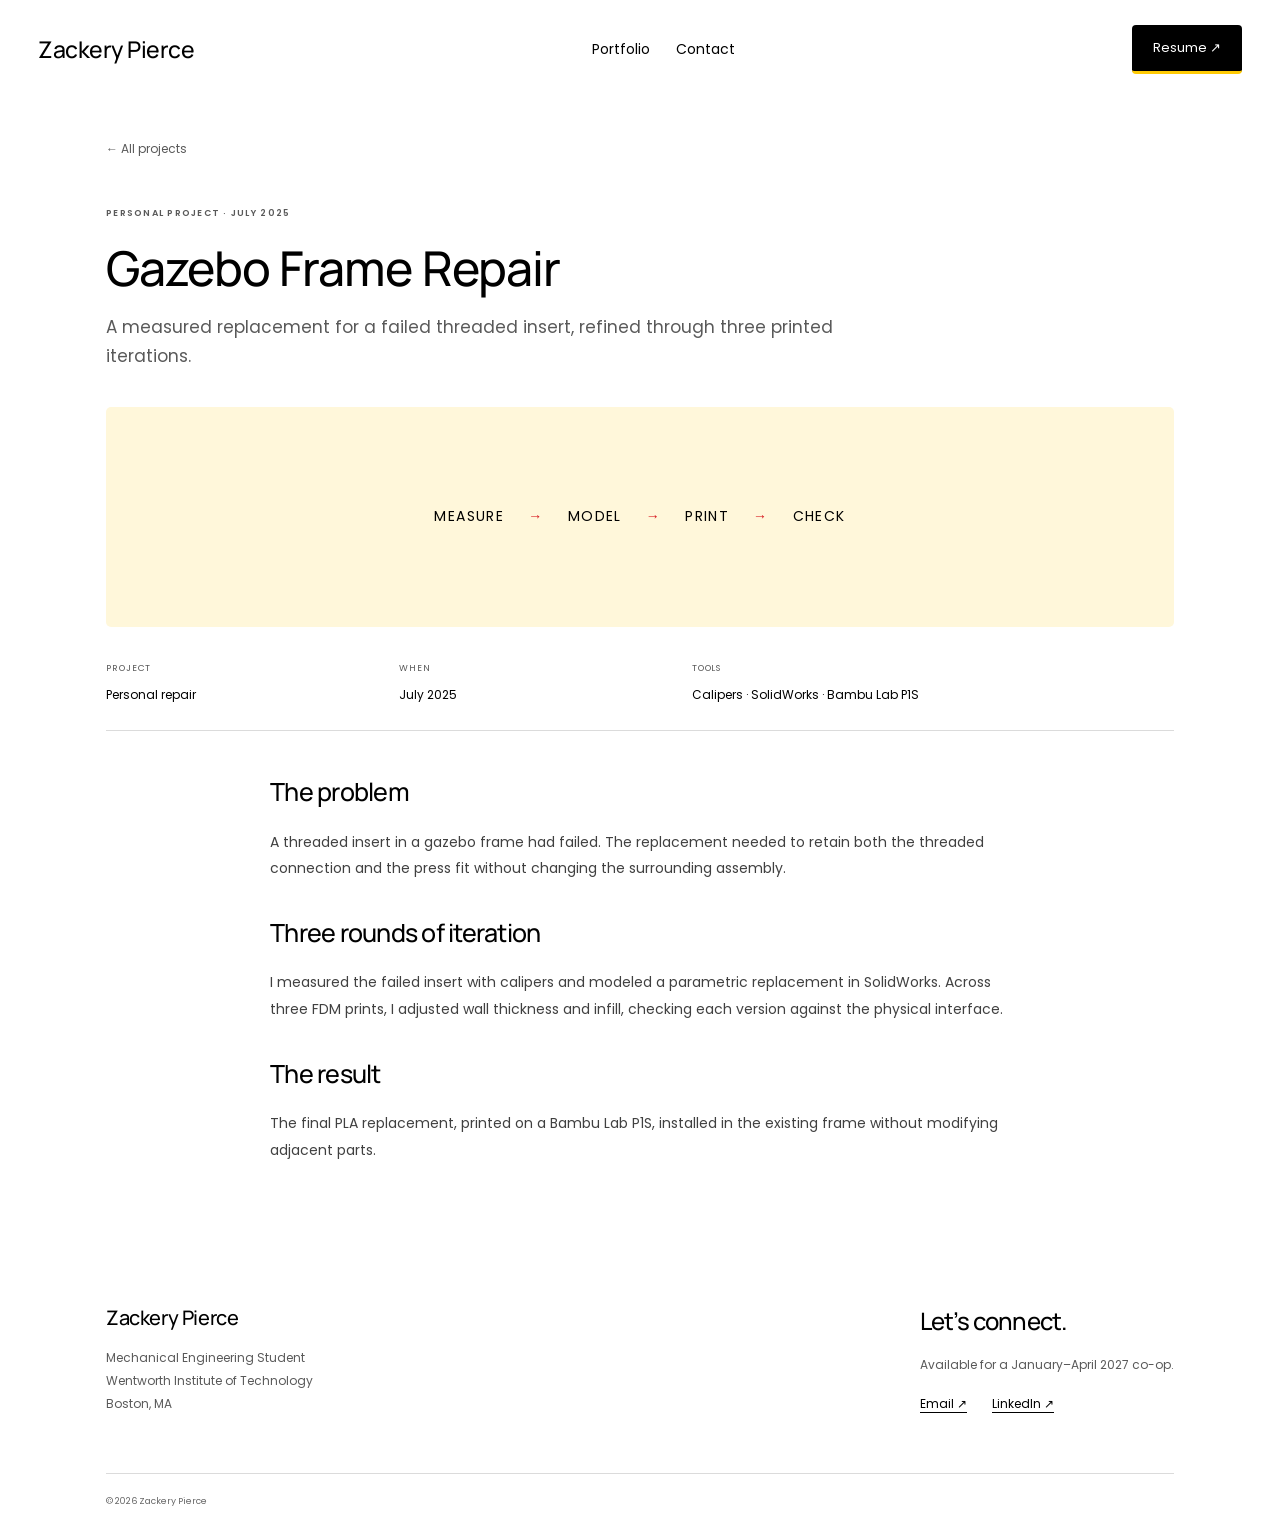
==== gazebo.html @ c9fc6002 "Update portfolio design with Wentworth crest palette, project pages, and headshot" ====
<!doctype html><html lang="en"><head><meta charset="utf-8"><meta name="viewport" content="width=device-width,initial-scale=1"><title>Gazebo Frame Repair | Zackery Pierce</title><meta name="description" content="Gazebo Frame Repair — a mechanical engineering project by Zackery Pierce."><meta name="theme-color" content="#ffcb05"><link rel="stylesheet" href="style.css"></head><body><a class="skip" href="#main">Skip to content</a><header class="site-header"><a class="name" href="index.html">Zackery Pierce</a><nav aria-label="Main navigation"><a href="index.html#projects">Portfolio</a><a href="index.html#contact">Contact</a></nav><a class="resume-button" href="assets/zackery-pierce-resume.pdf" target="_blank" rel="noopener">Resume ↗</a></header><main id="main" class="detail"><div class="content"><a class="back" href="index.html#projects">← All projects</a><div class="detail-heading"><p class="eyebrow">PERSONAL PROJECT · JULY 2025</p><h1>Gazebo Frame Repair</h1><p>A measured replacement for a failed threaded insert, refined through three printed iterations.</p></div><div class="repair-cover"><span>MEASURE</span><span>→</span><span>MODEL</span><span>→</span><span>PRINT</span><span>→</span><span>CHECK</span></div><div class="facts"><div><span>PROJECT</span><p>Personal repair</p></div><div><span>WHEN</span><p>July 2025</p></div><div><span>TOOLS</span><p>Calipers · SolidWorks · Bambu Lab P1S</p></div></div><section class="detail-text"><h2>The problem</h2><p>A threaded insert in a gazebo frame had failed. The replacement needed to retain both the threaded connection and the press fit without changing the surrounding assembly.</p><h2>Three rounds of iteration</h2><p>I measured the failed insert with calipers and modeled a parametric replacement in SolidWorks. Across three FDM prints, I adjusted wall thickness and infill, checking each version against the physical interface.</p><h2>The result</h2><p>The final PLA replacement, printed on a Bambu Lab P1S, installed in the existing frame without modifying adjacent parts.</p></section></div></main><footer id="contact"><div class="footer-inner"><div><a class="footer-name" href="index.html">Zackery Pierce</a><p>Mechanical Engineering Student<br>Wentworth Institute of Technology<br>Boston, MA</p></div><div><h2>Let’s connect.</h2><p>Available for a January–April 2027 co-op.</p><a href="mailto:zackerypierce129@gmail.com">Email ↗</a><a href="https://www.linkedin.com/in/zackery-pierce" target="_blank" rel="noopener">LinkedIn ↗</a></div></div><div class="copyright">© 2026 Zackery Pierce</div></footer><dialog id="casting-dialog"><div class="dialog-head"><h2>Casting process</h2><button class="close" aria-label="Close casting video">×</button></div><video controls preload="none" poster="assets/casting.jpg"><source src="assets/casting.mp4" type="video/mp4"></video><p>Manufacturing lab process footage.</p></dialog>
<dialog id="poster-dialog"><div class="dialog-head"><h2>ThermaVest · Team project poster</h2><button class="close" aria-label="Close project poster">×</button></div><img src="assets/thermavest.png" alt="Original ThermaVest team poster: abstract, design and manufacturing, testing, thermal images, and conclusions"><p>Original team poster · Wentworth Institute of Technology · ENGR1300</p><a class="text-link" href="assets/thermavest.png" target="_blank" rel="noopener">Open full-size poster ↗</a></dialog>
<dialog id="cast-photos" class="photo-dialog"><div class="dialog-head"><h2>Wobbler · After casting</h2><button class="close" aria-label="Close after casting photos">×</button></div><div class="photo-grid"><a href="assets/IMG_4759.jpg" target="_blank" rel="noopener"><img src="assets/IMG_4759.jpg" alt="Cast base before cleanup, view 1" loading="lazy"><span>View 1 · Open full size ↗</span></a><a href="assets/IMG_4760.jpg" target="_blank" rel="noopener"><img src="assets/IMG_4760.jpg" alt="Cast base before cleanup, view 2" loading="lazy"><span>View 2 · Open full size ↗</span></a><a href="assets/IMG_4761.jpg" target="_blank" rel="noopener"><img src="assets/IMG_4761.jpg" alt="Cast base before cleanup, view 3" loading="lazy"><span>View 3 · Open full size ↗</span></a><a href="assets/IMG_4762.jpg" target="_blank" rel="noopener"><img src="assets/IMG_4762.jpg" alt="Cast base before cleanup, view 4" loading="lazy"><span>View 4 · Open full size ↗</span></a><a href="assets/IMG_4763.jpg" target="_blank" rel="noopener"><img src="assets/IMG_4763.jpg" alt="Cast base before cleanup, view 5" loading="lazy"><span>View 5 · Open full size ↗</span></a><a href="assets/IMG_4764.jpg" target="_blank" rel="noopener"><img src="assets/IMG_4764.jpg" alt="Cast base before cleanup, view 6" loading="lazy"><span>View 6 · Open full size ↗</span></a></div></dialog><dialog id="cleanup-photos" class="photo-dialog"><div class="dialog-head"><h2>Wobbler · After cleanup</h2><button class="close" aria-label="Close after cleanup photos">×</button></div><div class="photo-grid"><a href="assets/IMG_4846.jpg" target="_blank" rel="noopener"><img src="assets/IMG_4846.jpg" alt="Cast base after cleanup, view 1" loading="lazy"><span>View 1 · Open full size ↗</span></a><a href="assets/IMG_4847.jpg" target="_blank" rel="noopener"><img src="assets/IMG_4847.jpg" alt="Cast base after cleanup, view 2" loading="lazy"><span>View 2 · Open full size ↗</span></a><a href="assets/IMG_4848.jpg" target="_blank" rel="noopener"><img src="assets/IMG_4848.jpg" alt="Cast base after cleanup, view 3" loading="lazy"><span>View 3 · Open full size ↗</span></a><a href="assets/IMG_4849.jpg" target="_blank" rel="noopener"><img src="assets/IMG_4849.jpg" alt="Cast base after cleanup, view 4" loading="lazy"><span>View 4 · Open full size ↗</span></a><a href="assets/IMG_4850.jpg" target="_blank" rel="noopener"><img src="assets/IMG_4850.jpg" alt="Cast base after cleanup, view 5" loading="lazy"><span>View 5 · Open full size ↗</span></a><a href="assets/IMG_4851.jpg" target="_blank" rel="noopener"><img src="assets/IMG_4851.jpg" alt="Cast base after cleanup, view 6" loading="lazy"><span>View 6 · Open full size ↗</span></a><a href="assets/IMG_4852.jpg" target="_blank" rel="noopener"><img src="assets/IMG_4852.jpg" alt="Cast base after cleanup, view 7" loading="lazy"><span>View 7 · Open full size ↗</span></a></div></dialog><dialog id="finished-photos" class="photo-dialog"><div class="dialog-head"><h2>Wobbler · Finished assembly</h2><button class="close" aria-label="Close finished assembly photos">×</button></div><div class="photo-grid"><a href="assets/IMG_5330.jpg" target="_blank" rel="noopener"><img src="assets/IMG_5330.jpg" alt="Completed Wobbler engine and components, view 1" loading="lazy"><span>View 1 · Open full size ↗</span></a><a href="assets/IMG_5331.jpg" target="_blank" rel="noopener"><img src="assets/IMG_5331.jpg" alt="Completed Wobbler engine and components, view 2" loading="lazy"><span>View 2 · Open full size ↗</span></a><a href="assets/IMG_5333.jpg" target="_blank" rel="noopener"><img src="assets/IMG_5333.jpg" alt="Completed Wobbler engine and components, view 3" loading="lazy"><span>View 3 · Open full size ↗</span></a><a href="assets/IMG_5334.jpg" target="_blank" rel="noopener"><img src="assets/IMG_5334.jpg" alt="Completed Wobbler engine and components, view 4" loading="lazy"><span>View 4 · Open full size ↗</span></a><a href="assets/IMG_5335.jpg" target="_blank" rel="noopener"><img src="assets/IMG_5335.jpg" alt="Completed Wobbler engine and components, view 5" loading="lazy"><span>View 5 · Open full size ↗</span></a><a href="assets/IMG_5336.jpg" target="_blank" rel="noopener"><img src="assets/IMG_5336.jpg" alt="Completed Wobbler engine and components, view 6" loading="lazy"><span>View 6 · Open full size ↗</span></a></div></dialog><script src="script.js"></script></body></html>
---- style.css ----
@import url('https://fonts.googleapis.com/css2?family=Manrope:wght@400;500;600;700&family=Poppins:wght@400;500;600;700&display=swap');
:root{--paper:#ffffff;--ink:#000000;--muted:rgb(0 0 0 / 65%);--gold:#ffcb05;--line:rgb(0 0 0 / 14%);--cream:color-mix(in srgb, #ffcb05 10%, #ffffff);--stone:color-mix(in srgb, #ffcb05 5%, #ffffff)}*{box-sizing:border-box}html{scroll-behavior:smooth;scroll-padding-top:24px}body{margin:0;background:var(--paper);color:var(--ink);font:16px/1.7 'Poppins',sans-serif}a{color:inherit;text-decoration:none}a:hover{text-decoration:underline;text-underline-offset:5px}button{font:inherit;color:inherit;cursor:pointer}a:focus-visible,button:focus-visible{outline:3px solid #d71920;outline-offset:5px}img{max-width:100%;display:block}.content{max-width:1160px;margin:auto;padding:0 46px}.site-header{padding:25px 38px;display:flex;align-items:center;justify-content:space-between;gap:30px}.name{font-size:23px;font-weight:550;letter-spacing:-.045em}.site-header nav{display:flex;gap:26px;font-size:14px}.site-header nav a[aria-current]{text-decoration:underline;text-underline-offset:6px}.resume-button{padding:12px 21px;background:var(--ink);color:var(--paper);border-radius:4px;font-size:13px}.resume-button:hover{background:#d71920;text-decoration:none}.hero{display:grid;grid-template-columns:1.6fr 1fr;align-items:center;gap:80px;padding-top:65px;padding-bottom:70px;min-height:430px}.eyebrow{font-size:9px;font-weight:600;letter-spacing:.14em;margin:0 0 18px;color:rgb(0 0 0 / 65%)}h1,h2,h3,p,figure{margin-top:0}h1{font-size:clamp(38px,4.7vw,61px);font-weight:500;letter-spacing:-.055em;line-height:1.15;margin-bottom:30px}.hero-description{font-size:16px;max-width:540px;line-height:1.8}.hero-description span{text-decoration:underline;text-decoration-color:var(--gold);text-decoration-thickness:2px;text-underline-offset:4px}.co-op{font-size:10px;color:var(--muted);margin-top:25px}.co-op span{display:inline-block;width:6px;height:6px;border-radius:50%;background:var(--gold);margin-right:7px}.hero-photo{margin:0;justify-self:center}.hero-photo img{width:275px;height:275px;border-radius:50%;object-fit:cover;object-position:center;box-shadow:10px 10px 0 color-mix(in srgb, #ffcb05 25%, #ffffff)}.hero-photo figcaption{text-align:center;font-size:10px;color:var(--muted);margin-top:21px;letter-spacing:.03em}.project-band{padding:65px 0}.gold{background:color-mix(in srgb, #ffcb05 30%, #ffffff)}.cream{background:var(--cream)}.stone{background:var(--stone)}.project-row{display:grid;grid-template-columns:1fr 1fr;gap:100px;align-items:center}.project-photo{border-radius:7px;overflow:hidden;box-shadow:0 8px 25px rgb(0 0 0 / 4%)}.project-photo img{height:325px;width:100%;object-fit:cover}.poster-photo{padding:20px;background:rgb(255 255 255 / 60%)}.poster-photo img{height:auto;max-height:325px;object-fit:contain}.project-copy h2{font-size:35px;font-weight:550;letter-spacing:-.045em;line-height:1.2;margin-bottom:23px}.project-copy>p:not(.eyebrow){font-size:14px;line-height:1.85;max-width:420px}.project-copy .eyebrow{font-size:8px;margin-bottom:14px}.learn-more{display:inline-flex;align-items:center;gap:27px;border:1px solid #000000;border-radius:4px;padding:10px 20px;font-size:12px;margin-top:12px}.learn-more:hover{background:#000000;color:#ffffff;text-decoration:none}.reverse .project-photo{order:2}.iteration-art{min-height:310px;background:#ffffff;border-radius:7px;padding:35px;display:flex;flex-direction:column;justify-content:center;color:rgb(0 0 0 / 65%)}.iteration-art>p:first-child{font-size:8px;letter-spacing:.13em;margin-bottom:24px}.iteration-art>div{font-size:55px;font-weight:450;letter-spacing:-.06em;display:flex;justify-content:space-between;color:#000000}.iteration-art>div span{color:rgb(0 0 0 / 35%)}.iteration-art .iteration-note{font-size:23px;letter-spacing:-.025em;line-height:1.5;margin:20px 0 0}footer{background:#ffffff;padding:54px 46px 22px}.footer-inner{max-width:1068px;margin:auto;display:flex;justify-content:space-between;gap:50px}.footer-name{font-size:20px;letter-spacing:-.03em;font-weight:550}.footer-inner p{font-size:12px;color:var(--muted);line-height:1.9;margin:12px 0}.footer-inner h2{font-size:24px;letter-spacing:-.035em;font-weight:500;margin-bottom:12px}.footer-inner>div:last-child>a{font-size:12px;text-decoration:underline;text-underline-offset:4px;margin-right:25px}.copyright{max-width:1068px;margin:45px auto 0;padding-top:20px;border-top:1px solid var(--line);font-size:9px;color:rgb(0 0 0 / 60%)}.detail{padding:35px 0 70px}.back{font-size:12px;color:var(--muted)}.detail-heading{padding:45px 0 36px;max-width:760px}.detail-heading h1{margin-bottom:18px;font-size:48px}.detail-heading>p:last-child{font-size:17px;color:var(--muted);margin:0}.detail-cover{width:100%;height:470px;object-fit:contain;background:color-mix(in srgb, #ffcb05 5%, #ffffff);border-radius:6px}.facts{display:grid;grid-template-columns:1fr 1fr 1.8fr;gap:25px;padding:25px 0;border-bottom:1px solid var(--line);margin-bottom:40px}.facts span{font-size:9px;letter-spacing:.1em;color:var(--muted)}.facts p{font-size:12px;margin:6px 0 0}.detail-text{max-width:740px;margin:0 auto}.detail-text h2,.gallery-section h2{font-size:25px;font-weight:500;letter-spacing:-.03em;margin:30px 0 15px}.detail-text p{font-size:14px;color:rgb(0 0 0 / 75%);line-height:1.9}.detail-actions{display:flex;align-items:center;gap:22px;flex-wrap:wrap;margin:25px 0}.detail-actions button{background:var(--gold);border:0;border-radius:3px;padding:11px 18px;font-size:12px}.detail-actions a{font-size:11px;text-decoration:underline;text-underline-offset:4px}.gallery-section{margin-top:55px}.gallery-section>p{font-size:12px;color:var(--muted)}.stage-grid{display:grid;grid-template-columns:repeat(3,1fr);gap:22px;margin-top:25px}.stage-grid button{padding:0;border:0;background:color-mix(in srgb, #ffcb05 8%, #ffffff);border-radius:4px;overflow:hidden;text-align:left}.stage-grid img{height:235px;width:100%;object-fit:cover}.stage-grid button>span{display:flex;justify-content:space-between;padding:14px;font-size:12px}.stage-grid small{font-size:9px;color:var(--muted)}.poster-cover{display:block;width:100%;padding:25px;border:0;border-radius:6px;background:color-mix(in srgb, #ffcb05 10%, #ffffff)}.poster-cover img{max-height:590px;width:auto;margin:auto}.thermal-detail{margin-top:28px;width:100%;border-radius:4px}.repair-cover{background:color-mix(in srgb, #ffcb05 15%, #ffffff);min-height:220px;display:flex;align-items:center;justify-content:center;gap:24px;font-size:14px;letter-spacing:.1em;border-radius:5px}.repair-cover span:nth-child(even){color:#d71920}dialog{border:0;border-radius:6px;padding:24px;background:var(--paper);max-width:min(1050px,94vw);max-height:92vh;color:var(--ink)}dialog::backdrop{background:rgb(0 0 0 / 80%);backdrop-filter:blur(4px)}.dialog-head{display:flex;justify-content:space-between;align-items:center;gap:25px;margin-bottom:20px}.dialog-head h2{font-size:20px;font-weight:500;margin:0}.close{border:1px solid rgb(0 0 0 / 30%);background:none;border-radius:50%;width:32px;height:32px;font-size:23px;line-height:1}dialog video{display:block;max-width:100%;max-height:65vh;margin:auto}dialog>img{max-height:70vh;width:auto;margin:auto}dialog>p{font-size:11px;margin:15px 0}.text-link{font-size:12px;text-decoration:underline}.photo-grid{display:grid;grid-template-columns:1fr 1fr;gap:20px}.photo-grid img{width:100%;max-height:450px;object-fit:contain;background:color-mix(in srgb, #ffcb05 5%, #ffffff)}.photo-grid span{display:block;font-size:10px;padding-top:8px}.photo-dialog{width:1000px}.photo-dialog .dialog-head{position:sticky;top:-24px;background:var(--paper);padding:14px 0;z-index:1}.skip{position:absolute;left:12px;top:-100px;background:white;padding:8px;z-index:10}.skip:focus{top:10px}@media(min-width:1500px){.site-header{max-width:1500px;margin:auto;padding-left:65px;padding-right:65px}}@media(max-width:900px){.hero{gap:40px}.hero-photo img{width:230px;height:230px}.project-row{gap:50px}.project-copy h2{font-size:30px}.project-photo img{height:300px}.poster-photo img{height:auto}.content{padding:0 30px}.hero{padding-top:55px;padding-bottom:60px}.iteration-art{padding:25px}.iteration-art>div{font-size:45px}}@media(max-width:640px){.site-header{padding:20px;gap:16px;flex-wrap:wrap}.name{font-size:19px}.site-header nav{font-size:11px;gap:15px;order:3;width:100%;justify-content:center;margin-top:3px}.resume-button{font-size:11px;padding:8px 14px}.content{padding-left:24px;padding-right:24px}.hero{grid-template-columns:1fr;gap:30px;padding-top:40px;padding-bottom:45px}.hero h1{font-size:39px;margin-bottom:23px}.eyebrow{font-size:8px}.hero-description{font-size:14px}.hero-photo img{width:210px;height:210px}.hero-photo figcaption{margin-top:18px}.project-band{padding:38px 0}.project-row{grid-template-columns:1fr;gap:28px}.reverse .project-photo{order:0}.project-photo img{height:270px}.poster-photo img{height:auto}.project-copy h2{font-size:30px;margin-bottom:18px}.project-copy h2 br{display:none}.project-copy>p:not(.eyebrow){font-size:14px}.learn-more{margin-top:8px}.iteration-art{min-height:240px;padding:28px}.iteration-art>div{font-size:55px;max-width:320px}.iteration-art .iteration-note{font-size:22px}.iteration-art .iteration-note br{display:none}footer{padding:35px 24px 20px}.footer-inner{display:block}.footer-inner>div+div{margin-top:30px}.copyright{margin-top:30px}.detail{padding-top:20px}.detail-heading{padding:32px 0}.detail-heading h1{font-size:37px}.detail-heading>p:last-child{font-size:15px}.detail-cover{height:310px}.facts{grid-template-columns:1fr 1fr;gap:20px}.facts>div:last-child{grid-column:1/-1}.detail-text h2,.gallery-section h2{font-size:23px}.stage-grid{grid-template-columns:1fr}.stage-grid img{height:260px}.poster-cover{padding:10px}.repair-cover{padding:25px;gap:12px;flex-wrap:wrap;min-height:180px;font-size:12px}.photo-grid{grid-template-columns:1fr}.dialog-head h2{font-size:16px}}@media(prefers-reduced-motion:reduce){html{scroll-behavior:auto}}

/* Wentworth Gold #FFCB05 and Black #000000; soft panels use gold mixed with white.
   Source: https://wit.edu/sites/default/files/2022-12/2023_Brand-Identity-Guide_v2_External.pdf
   Reference typography: Manrope headings, Poppins body. */
h1,h2,h3,.name,.footer-name{font-family:'Manrope',sans-serif;font-weight:500;letter-spacing:-.02em}
.resume-button{border-bottom:3px solid var(--gold)}
.learn-more{border-color:var(--ink);background:var(--gold);color:var(--ink)}
.learn-more:hover{background:var(--ink);color:var(--gold)}
a:focus-visible,button:focus-visible{outline-color:#d71920}
.hero-photo figcaption,.eyebrow,.co-op{color:var(--muted)}

/* Crest palette: black, white, Wentworth gold, and red. Soft fills mix gold with white. */
:root{--red:#d71920}
.hero-description span{text-decoration-color:var(--red)}
.co-op span{background:var(--red)}
.site-header nav a[aria-current]{text-decoration-color:var(--red);text-decoration-thickness:2px}
.project-copy .eyebrow::before{content:'';display:inline-block;width:18px;height:2px;vertical-align:middle;margin-right:9px;background:var(--red)}
.detail-actions button:hover{background:var(--ink);color:var(--gold)}
.back:hover,.footer-inner>div:last-child>a:hover{color:var(--red)}
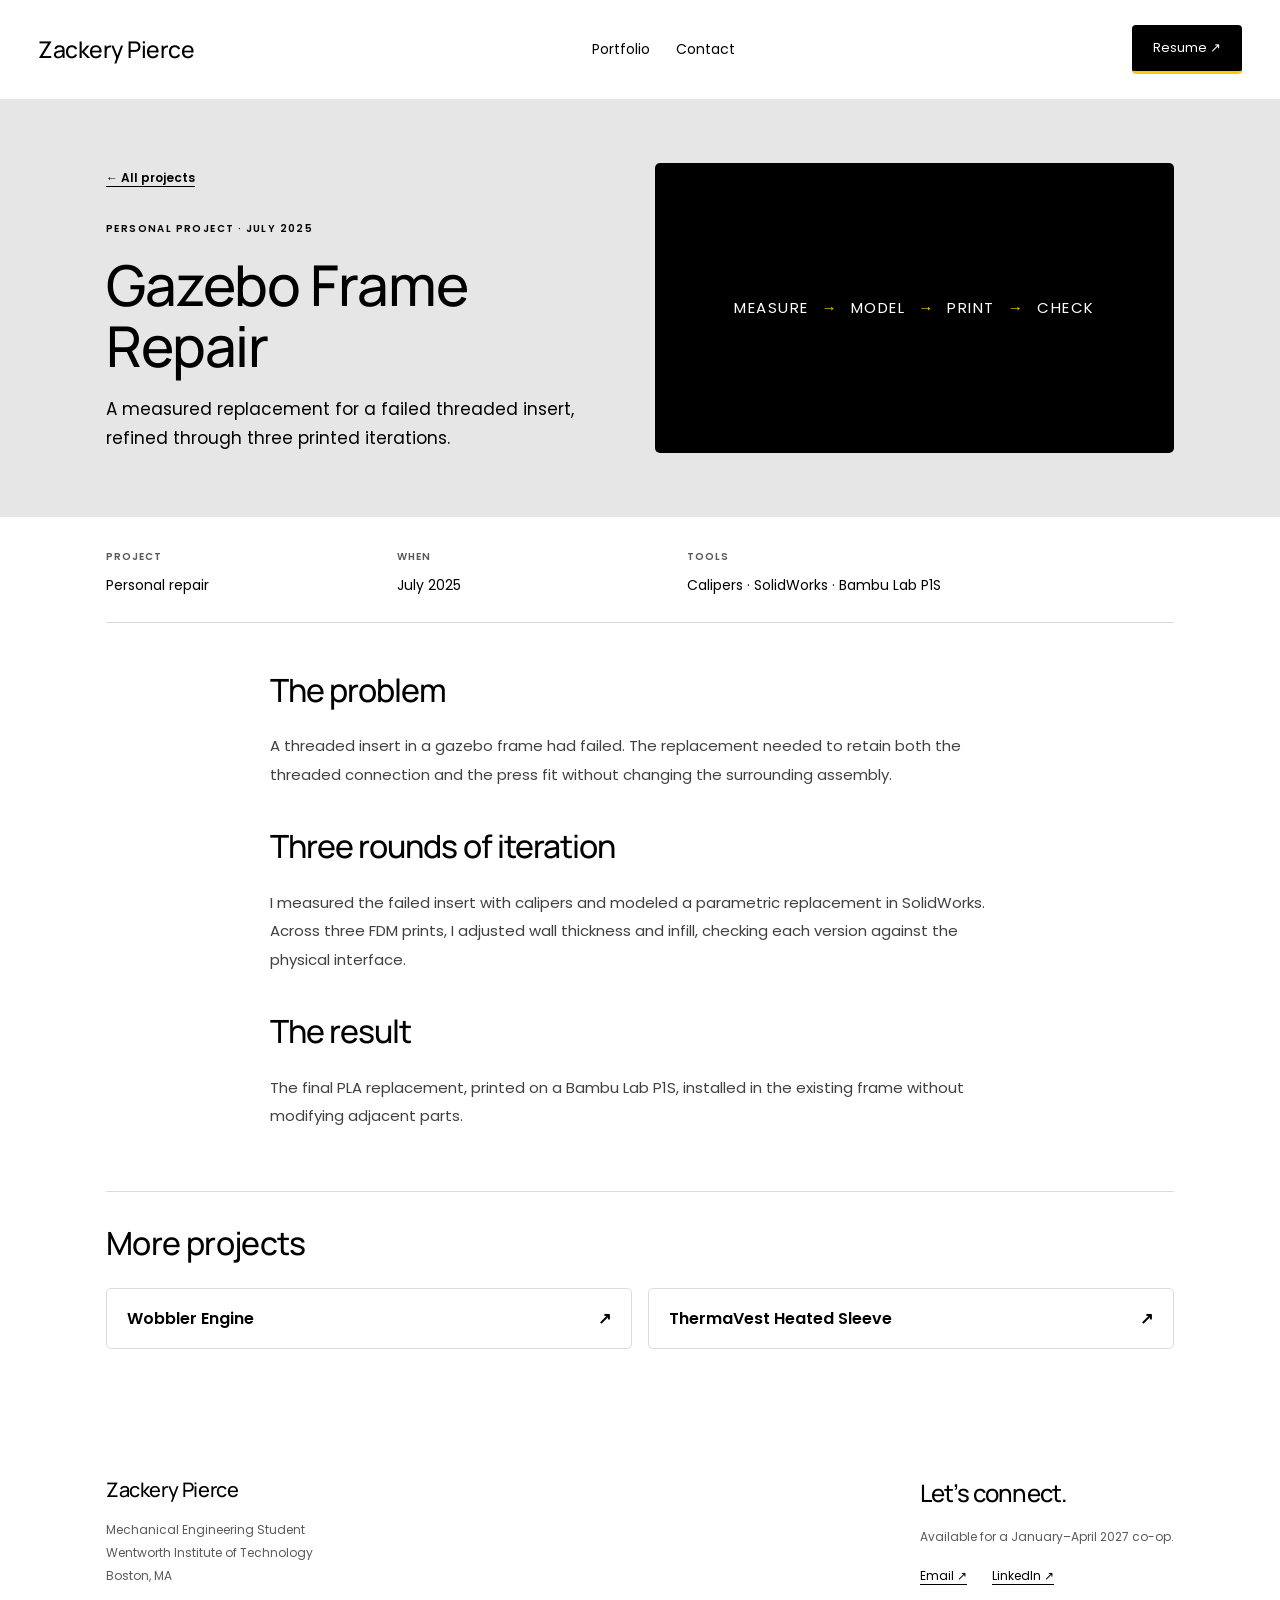
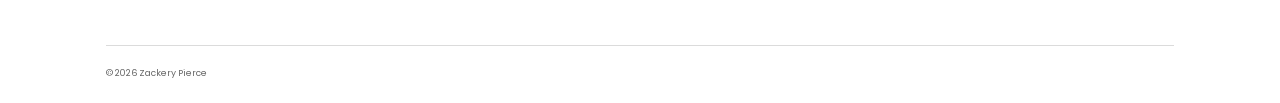
==== commit 918ad0ed: "Polish project detail pages and add machining tools to the resume" ====
--- a/gazebo.html
+++ b/gazebo.html
@@ -1,3 +1,24 @@
-<!doctype html><html lang="en"><head><meta charset="utf-8"><meta name="viewport" content="width=device-width,initial-scale=1"><title>Gazebo Frame Repair | Zackery Pierce</title><meta name="description" content="Gazebo Frame Repair — a mechanical engineering project by Zackery Pierce."><meta name="theme-color" content="#ffcb05"><link rel="stylesheet" href="style.css"></head><body><a class="skip" href="#main">Skip to content</a><header class="site-header"><a class="name" href="index.html">Zackery Pierce</a><nav aria-label="Main navigation"><a href="index.html#projects">Portfolio</a><a href="index.html#contact">Contact</a></nav><a class="resume-button" href="assets/zackery-pierce-resume.pdf" target="_blank" rel="noopener">Resume ↗</a></header><main id="main" class="detail"><div class="content"><a class="back" href="index.html#projects">← All projects</a><div class="detail-heading"><p class="eyebrow">PERSONAL PROJECT · JULY 2025</p><h1>Gazebo Frame Repair</h1><p>A measured replacement for a failed threaded insert, refined through three printed iterations.</p></div><div class="repair-cover"><span>MEASURE</span><span>→</span><span>MODEL</span><span>→</span><span>PRINT</span><span>→</span><span>CHECK</span></div><div class="facts"><div><span>PROJECT</span><p>Personal repair</p></div><div><span>WHEN</span><p>July 2025</p></div><div><span>TOOLS</span><p>Calipers · SolidWorks · Bambu Lab P1S</p></div></div><section class="detail-text"><h2>The problem</h2><p>A threaded insert in a gazebo frame had failed. The replacement needed to retain both the threaded connection and the press fit without changing the surrounding assembly.</p><h2>Three rounds of iteration</h2><p>I measured the failed insert with calipers and modeled a parametric replacement in SolidWorks. Across three FDM prints, I adjusted wall thickness and infill, checking each version against the physical interface.</p><h2>The result</h2><p>The final PLA replacement, printed on a Bambu Lab P1S, installed in the existing frame without modifying adjacent parts.</p></section></div></main><footer id="contact"><div class="footer-inner"><div><a class="footer-name" href="index.html">Zackery Pierce</a><p>Mechanical Engineering Student<br>Wentworth Institute of Technology<br>Boston, MA</p></div><div><h2>Let’s connect.</h2><p>Available for a January–April 2027 co-op.</p><a href="mailto:zackerypierce129@gmail.com">Email ↗</a><a href="https://www.linkedin.com/in/zackery-pierce" target="_blank" rel="noopener">LinkedIn ↗</a></div></div><div class="copyright">© 2026 Zackery Pierce</div></footer><dialog id="casting-dialog"><div class="dialog-head"><h2>Casting process</h2><button class="close" aria-label="Close casting video">×</button></div><video controls preload="none" poster="assets/casting.jpg"><source src="assets/casting.mp4" type="video/mp4"></video><p>Manufacturing lab process footage.</p></dialog>
-<dialog id="poster-dialog"><div class="dialog-head"><h2>ThermaVest · Team project poster</h2><button class="close" aria-label="Close project poster">×</button></div><img src="assets/thermavest.png" alt="Original ThermaVest team poster: abstract, design and manufacturing, testing, thermal images, and conclusions"><p>Original team poster · Wentworth Institute of Technology · ENGR1300</p><a class="text-link" href="assets/thermavest.png" target="_blank" rel="noopener">Open full-size poster ↗</a></dialog>
-<dialog id="cast-photos" class="photo-dialog"><div class="dialog-head"><h2>Wobbler · After casting</h2><button class="close" aria-label="Close after casting photos">×</button></div><div class="photo-grid"><a href="assets/IMG_4759.jpg" target="_blank" rel="noopener"><img src="assets/IMG_4759.jpg" alt="Cast base before cleanup, view 1" loading="lazy"><span>View 1 · Open full size ↗</span></a><a href="assets/IMG_4760.jpg" target="_blank" rel="noopener"><img src="assets/IMG_4760.jpg" alt="Cast base before cleanup, view 2" loading="lazy"><span>View 2 · Open full size ↗</span></a><a href="assets/IMG_4761.jpg" target="_blank" rel="noopener"><img src="assets/IMG_4761.jpg" alt="Cast base before cleanup, view 3" loading="lazy"><span>View 3 · Open full size ↗</span></a><a href="assets/IMG_4762.jpg" target="_blank" rel="noopener"><img src="assets/IMG_4762.jpg" alt="Cast base before cleanup, view 4" loading="lazy"><span>View 4 · Open full size ↗</span></a><a href="assets/IMG_4763.jpg" target="_blank" rel="noopener"><img src="assets/IMG_4763.jpg" alt="Cast base before cleanup, view 5" loading="lazy"><span>View 5 · Open full size ↗</span></a><a href="assets/IMG_4764.jpg" target="_blank" rel="noopener"><img src="assets/IMG_4764.jpg" alt="Cast base before cleanup, view 6" loading="lazy"><span>View 6 · Open full size ↗</span></a></div></dialog><dialog id="cleanup-photos" class="photo-dialog"><div class="dialog-head"><h2>Wobbler · After cleanup</h2><button class="close" aria-label="Close after cleanup photos">×</button></div><div class="photo-grid"><a href="assets/IMG_4846.jpg" target="_blank" rel="noopener"><img src="assets/IMG_4846.jpg" alt="Cast base after cleanup, view 1" loading="lazy"><span>View 1 · Open full size ↗</span></a><a href="assets/IMG_4847.jpg" target="_blank" rel="noopener"><img src="assets/IMG_4847.jpg" alt="Cast base after cleanup, view 2" loading="lazy"><span>View 2 · Open full size ↗</span></a><a href="assets/IMG_4848.jpg" target="_blank" rel="noopener"><img src="assets/IMG_4848.jpg" alt="Cast base after cleanup, view 3" loading="lazy"><span>View 3 · Open full size ↗</span></a><a href="assets/IMG_4849.jpg" target="_blank" rel="noopener"><img src="assets/IMG_4849.jpg" alt="Cast base after cleanup, view 4" loading="lazy"><span>View 4 · Open full size ↗</span></a><a href="assets/IMG_4850.jpg" target="_blank" rel="noopener"><img src="assets/IMG_4850.jpg" alt="Cast base after cleanup, view 5" loading="lazy"><span>View 5 · Open full size ↗</span></a><a href="assets/IMG_4851.jpg" target="_blank" rel="noopener"><img src="assets/IMG_4851.jpg" alt="Cast base after cleanup, view 6" loading="lazy"><span>View 6 · Open full size ↗</span></a><a href="assets/IMG_4852.jpg" target="_blank" rel="noopener"><img src="assets/IMG_4852.jpg" alt="Cast base after cleanup, view 7" loading="lazy"><span>View 7 · Open full size ↗</span></a></div></dialog><dialog id="finished-photos" class="photo-dialog"><div class="dialog-head"><h2>Wobbler · Finished assembly</h2><button class="close" aria-label="Close finished assembly photos">×</button></div><div class="photo-grid"><a href="assets/IMG_5330.jpg" target="_blank" rel="noopener"><img src="assets/IMG_5330.jpg" alt="Completed Wobbler engine and components, view 1" loading="lazy"><span>View 1 · Open full size ↗</span></a><a href="assets/IMG_5331.jpg" target="_blank" rel="noopener"><img src="assets/IMG_5331.jpg" alt="Completed Wobbler engine and components, view 2" loading="lazy"><span>View 2 · Open full size ↗</span></a><a href="assets/IMG_5333.jpg" target="_blank" rel="noopener"><img src="assets/IMG_5333.jpg" alt="Completed Wobbler engine and components, view 3" loading="lazy"><span>View 3 · Open full size ↗</span></a><a href="assets/IMG_5334.jpg" target="_blank" rel="noopener"><img src="assets/IMG_5334.jpg" alt="Completed Wobbler engine and components, view 4" loading="lazy"><span>View 4 · Open full size ↗</span></a><a href="assets/IMG_5335.jpg" target="_blank" rel="noopener"><img src="assets/IMG_5335.jpg" alt="Completed Wobbler engine and components, view 5" loading="lazy"><span>View 5 · Open full size ↗</span></a><a href="assets/IMG_5336.jpg" target="_blank" rel="noopener"><img src="assets/IMG_5336.jpg" alt="Completed Wobbler engine and components, view 6" loading="lazy"><span>View 6 · Open full size ↗</span></a></div></dialog><script src="script.js"></script></body></html>+<!doctype html><html lang="en"><head><meta charset="utf-8"><meta name="viewport" content="width=device-width,initial-scale=1"><title>Gazebo Frame Repair | Zackery Pierce</title><meta name="description" content="Gazebo Frame Repair — a mechanical engineering project by Zackery Pierce."><meta name="theme-color" content="#ffcb05"><link rel="stylesheet" href="style.css"></head><body><a class="skip" href="#main">Skip to content</a><header class="site-header"><a class="name" href="index.html">Zackery Pierce</a><nav aria-label="Main navigation"><a href="index.html#projects">Portfolio</a><a href="index.html#contact">Contact</a></nav><a class="resume-button" href="assets/zackery-pierce-resume.pdf" target="_blank" rel="noopener">Resume ↗</a></header><main id="main" class="detail detail-gray">
+  <section class="detail-hero" aria-labelledby="project-title">
+    <div class="content detail-hero-inner">
+      <div class="detail-intro">
+        <a class="back" href="index.html#projects">← All projects</a><div class="detail-heading"><p class="eyebrow">PERSONAL PROJECT · JULY 2025</p><h1 id="project-title">Gazebo Frame Repair</h1><p>A measured replacement for a failed threaded insert, refined through three printed iterations.</p></div>
+      </div>
+      <div class="detail-media">
+        <div class="repair-cover"><span>MEASURE</span><span>→</span><span>MODEL</span><span>→</span><span>PRINT</span><span>→</span><span>CHECK</span></div>
+      </div>
+    </div>
+  </section>
+  <div class="content detail-content">
+    <div class="facts"><div><span>PROJECT</span><p>Personal repair</p></div><div><span>WHEN</span><p>July 2025</p></div><div><span>TOOLS</span><p>Calipers · SolidWorks · Bambu Lab P1S</p></div></div><section class="detail-text"><h2>The problem</h2><p>A threaded insert in a gazebo frame had failed. The replacement needed to retain both the threaded connection and the press fit without changing the surrounding assembly.</p><h2>Three rounds of iteration</h2><p>I measured the failed insert with calipers and modeled a parametric replacement in SolidWorks. Across three FDM prints, I adjusted wall thickness and infill, checking each version against the physical interface.</p><h2>The result</h2><p>The final PLA replacement, printed on a Bambu Lab P1S, installed in the existing frame without modifying adjacent parts.</p></section>
+    <nav class="detail-project-links" aria-label="More projects">
+      <h2>More projects</h2>
+      <div class="detail-project-grid">
+        <a href="wobbler.html"><span>Wobbler Engine</span><span aria-hidden="true">↗</span></a>
+        <a href="thermavest.html"><span>ThermaVest Heated Sleeve</span><span aria-hidden="true">↗</span></a>
+      </div>
+    </nav>
+  </div>
+</main><footer id="contact"><div class="footer-inner"><div><a class="footer-name" href="index.html">Zackery Pierce</a><p>Mechanical Engineering Student<br>Wentworth Institute of Technology<br>Boston, MA</p></div><div><h2>Let’s connect.</h2><p>Available for a January–April 2027 co-op.</p><a href="mailto:zackerypierce129@gmail.com">Email ↗</a><a href="https://www.linkedin.com/in/zackery-pierce" target="_blank" rel="noopener">LinkedIn ↗</a></div></div><div class="copyright">© 2026 Zackery Pierce</div></footer>
+
+</body></html>
--- a/style.css
+++ b/style.css
@@ -1,7 +1,7 @@
 @import url('https://fonts.googleapis.com/css2?family=Manrope:wght@400;500;600;700&family=Poppins:wght@400;500;600;700&display=swap');
-:root{--paper:#ffffff;--ink:#000000;--muted:rgb(0 0 0 / 65%);--gold:#ffcb05;--line:rgb(0 0 0 / 14%);--cream:color-mix(in srgb, #ffcb05 10%, #ffffff);--stone:color-mix(in srgb, #ffcb05 5%, #ffffff)}*{box-sizing:border-box}html{scroll-behavior:smooth;scroll-padding-top:24px}body{margin:0;background:var(--paper);color:var(--ink);font:16px/1.7 'Poppins',sans-serif}a{color:inherit;text-decoration:none}a:hover{text-decoration:underline;text-underline-offset:5px}button{font:inherit;color:inherit;cursor:pointer}a:focus-visible,button:focus-visible{outline:3px solid #d71920;outline-offset:5px}img{max-width:100%;display:block}.content{max-width:1160px;margin:auto;padding:0 46px}.site-header{padding:25px 38px;display:flex;align-items:center;justify-content:space-between;gap:30px}.name{font-size:23px;font-weight:550;letter-spacing:-.045em}.site-header nav{display:flex;gap:26px;font-size:14px}.site-header nav a[aria-current]{text-decoration:underline;text-underline-offset:6px}.resume-button{padding:12px 21px;background:var(--ink);color:var(--paper);border-radius:4px;font-size:13px}.resume-button:hover{background:#d71920;text-decoration:none}.hero{display:grid;grid-template-columns:1.6fr 1fr;align-items:center;gap:80px;padding-top:65px;padding-bottom:70px;min-height:430px}.eyebrow{font-size:9px;font-weight:600;letter-spacing:.14em;margin:0 0 18px;color:rgb(0 0 0 / 65%)}h1,h2,h3,p,figure{margin-top:0}h1{font-size:clamp(38px,4.7vw,61px);font-weight:500;letter-spacing:-.055em;line-height:1.15;margin-bottom:30px}.hero-description{font-size:16px;max-width:540px;line-height:1.8}.hero-description span{text-decoration:underline;text-decoration-color:var(--gold);text-decoration-thickness:2px;text-underline-offset:4px}.co-op{font-size:10px;color:var(--muted);margin-top:25px}.co-op span{display:inline-block;width:6px;height:6px;border-radius:50%;background:var(--gold);margin-right:7px}.hero-photo{margin:0;justify-self:center}.hero-photo img{width:275px;height:275px;border-radius:50%;object-fit:cover;object-position:center;box-shadow:10px 10px 0 color-mix(in srgb, #ffcb05 25%, #ffffff)}.hero-photo figcaption{text-align:center;font-size:10px;color:var(--muted);margin-top:21px;letter-spacing:.03em}.project-band{padding:65px 0}.gold{background:color-mix(in srgb, #ffcb05 30%, #ffffff)}.cream{background:var(--cream)}.stone{background:var(--stone)}.project-row{display:grid;grid-template-columns:1fr 1fr;gap:100px;align-items:center}.project-photo{border-radius:7px;overflow:hidden;box-shadow:0 8px 25px rgb(0 0 0 / 4%)}.project-photo img{height:325px;width:100%;object-fit:cover}.poster-photo{padding:20px;background:rgb(255 255 255 / 60%)}.poster-photo img{height:auto;max-height:325px;object-fit:contain}.project-copy h2{font-size:35px;font-weight:550;letter-spacing:-.045em;line-height:1.2;margin-bottom:23px}.project-copy>p:not(.eyebrow){font-size:14px;line-height:1.85;max-width:420px}.project-copy .eyebrow{font-size:8px;margin-bottom:14px}.learn-more{display:inline-flex;align-items:center;gap:27px;border:1px solid #000000;border-radius:4px;padding:10px 20px;font-size:12px;margin-top:12px}.learn-more:hover{background:#000000;color:#ffffff;text-decoration:none}.reverse .project-photo{order:2}.iteration-art{min-height:310px;background:#ffffff;border-radius:7px;padding:35px;display:flex;flex-direction:column;justify-content:center;color:rgb(0 0 0 / 65%)}.iteration-art>p:first-child{font-size:8px;letter-spacing:.13em;margin-bottom:24px}.iteration-art>div{font-size:55px;font-weight:450;letter-spacing:-.06em;display:flex;justify-content:space-between;color:#000000}.iteration-art>div span{color:rgb(0 0 0 / 35%)}.iteration-art .iteration-note{font-size:23px;letter-spacing:-.025em;line-height:1.5;margin:20px 0 0}footer{background:#ffffff;padding:54px 46px 22px}.footer-inner{max-width:1068px;margin:auto;display:flex;justify-content:space-between;gap:50px}.footer-name{font-size:20px;letter-spacing:-.03em;font-weight:550}.footer-inner p{font-size:12px;color:var(--muted);line-height:1.9;margin:12px 0}.footer-inner h2{font-size:24px;letter-spacing:-.035em;font-weight:500;margin-bottom:12px}.footer-inner>div:last-child>a{font-size:12px;text-decoration:underline;text-underline-offset:4px;margin-right:25px}.copyright{max-width:1068px;margin:45px auto 0;padding-top:20px;border-top:1px solid var(--line);font-size:9px;color:rgb(0 0 0 / 60%)}.detail{padding:35px 0 70px}.back{font-size:12px;color:var(--muted)}.detail-heading{padding:45px 0 36px;max-width:760px}.detail-heading h1{margin-bottom:18px;font-size:48px}.detail-heading>p:last-child{font-size:17px;color:var(--muted);margin:0}.detail-cover{width:100%;height:470px;object-fit:contain;background:color-mix(in srgb, #ffcb05 5%, #ffffff);border-radius:6px}.facts{display:grid;grid-template-columns:1fr 1fr 1.8fr;gap:25px;padding:25px 0;border-bottom:1px solid var(--line);margin-bottom:40px}.facts span{font-size:9px;letter-spacing:.1em;color:var(--muted)}.facts p{font-size:12px;margin:6px 0 0}.detail-text{max-width:740px;margin:0 auto}.detail-text h2,.gallery-section h2{font-size:25px;font-weight:500;letter-spacing:-.03em;margin:30px 0 15px}.detail-text p{font-size:14px;color:rgb(0 0 0 / 75%);line-height:1.9}.detail-actions{display:flex;align-items:center;gap:22px;flex-wrap:wrap;margin:25px 0}.detail-actions button{background:var(--gold);border:0;border-radius:3px;padding:11px 18px;font-size:12px}.detail-actions a{font-size:11px;text-decoration:underline;text-underline-offset:4px}.gallery-section{margin-top:55px}.gallery-section>p{font-size:12px;color:var(--muted)}.stage-grid{display:grid;grid-template-columns:repeat(3,1fr);gap:22px;margin-top:25px}.stage-grid button{padding:0;border:0;background:color-mix(in srgb, #ffcb05 8%, #ffffff);border-radius:4px;overflow:hidden;text-align:left}.stage-grid img{height:235px;width:100%;object-fit:cover}.stage-grid button>span{display:flex;justify-content:space-between;padding:14px;font-size:12px}.stage-grid small{font-size:9px;color:var(--muted)}.poster-cover{display:block;width:100%;padding:25px;border:0;border-radius:6px;background:color-mix(in srgb, #ffcb05 10%, #ffffff)}.poster-cover img{max-height:590px;width:auto;margin:auto}.thermal-detail{margin-top:28px;width:100%;border-radius:4px}.repair-cover{background:color-mix(in srgb, #ffcb05 15%, #ffffff);min-height:220px;display:flex;align-items:center;justify-content:center;gap:24px;font-size:14px;letter-spacing:.1em;border-radius:5px}.repair-cover span:nth-child(even){color:#d71920}dialog{border:0;border-radius:6px;padding:24px;background:var(--paper);max-width:min(1050px,94vw);max-height:92vh;color:var(--ink)}dialog::backdrop{background:rgb(0 0 0 / 80%);backdrop-filter:blur(4px)}.dialog-head{display:flex;justify-content:space-between;align-items:center;gap:25px;margin-bottom:20px}.dialog-head h2{font-size:20px;font-weight:500;margin:0}.close{border:1px solid rgb(0 0 0 / 30%);background:none;border-radius:50%;width:32px;height:32px;font-size:23px;line-height:1}dialog video{display:block;max-width:100%;max-height:65vh;margin:auto}dialog>img{max-height:70vh;width:auto;margin:auto}dialog>p{font-size:11px;margin:15px 0}.text-link{font-size:12px;text-decoration:underline}.photo-grid{display:grid;grid-template-columns:1fr 1fr;gap:20px}.photo-grid img{width:100%;max-height:450px;object-fit:contain;background:color-mix(in srgb, #ffcb05 5%, #ffffff)}.photo-grid span{display:block;font-size:10px;padding-top:8px}.photo-dialog{width:1000px}.photo-dialog .dialog-head{position:sticky;top:-24px;background:var(--paper);padding:14px 0;z-index:1}.skip{position:absolute;left:12px;top:-100px;background:white;padding:8px;z-index:10}.skip:focus{top:10px}@media(min-width:1500px){.site-header{max-width:1500px;margin:auto;padding-left:65px;padding-right:65px}}@media(max-width:900px){.hero{gap:40px}.hero-photo img{width:230px;height:230px}.project-row{gap:50px}.project-copy h2{font-size:30px}.project-photo img{height:300px}.poster-photo img{height:auto}.content{padding:0 30px}.hero{padding-top:55px;padding-bottom:60px}.iteration-art{padding:25px}.iteration-art>div{font-size:45px}}@media(max-width:640px){.site-header{padding:20px;gap:16px;flex-wrap:wrap}.name{font-size:19px}.site-header nav{font-size:11px;gap:15px;order:3;width:100%;justify-content:center;margin-top:3px}.resume-button{font-size:11px;padding:8px 14px}.content{padding-left:24px;padding-right:24px}.hero{grid-template-columns:1fr;gap:30px;padding-top:40px;padding-bottom:45px}.hero h1{font-size:39px;margin-bottom:23px}.eyebrow{font-size:8px}.hero-description{font-size:14px}.hero-photo img{width:210px;height:210px}.hero-photo figcaption{margin-top:18px}.project-band{padding:38px 0}.project-row{grid-template-columns:1fr;gap:28px}.reverse .project-photo{order:0}.project-photo img{height:270px}.poster-photo img{height:auto}.project-copy h2{font-size:30px;margin-bottom:18px}.project-copy h2 br{display:none}.project-copy>p:not(.eyebrow){font-size:14px}.learn-more{margin-top:8px}.iteration-art{min-height:240px;padding:28px}.iteration-art>div{font-size:55px;max-width:320px}.iteration-art .iteration-note{font-size:22px}.iteration-art .iteration-note br{display:none}footer{padding:35px 24px 20px}.footer-inner{display:block}.footer-inner>div+div{margin-top:30px}.copyright{margin-top:30px}.detail{padding-top:20px}.detail-heading{padding:32px 0}.detail-heading h1{font-size:37px}.detail-heading>p:last-child{font-size:15px}.detail-cover{height:310px}.facts{grid-template-columns:1fr 1fr;gap:20px}.facts>div:last-child{grid-column:1/-1}.detail-text h2,.gallery-section h2{font-size:23px}.stage-grid{grid-template-columns:1fr}.stage-grid img{height:260px}.poster-cover{padding:10px}.repair-cover{padding:25px;gap:12px;flex-wrap:wrap;min-height:180px;font-size:12px}.photo-grid{grid-template-columns:1fr}.dialog-head h2{font-size:16px}}@media(prefers-reduced-motion:reduce){html{scroll-behavior:auto}}
-
-/* Wentworth Gold #FFCB05 and Black #000000; soft panels use gold mixed with white.
+:root{--paper:#ffffff;--ink:#000000;--muted:rgb(0 0 0 / 65%);--gold:#ffcb05;--line:rgb(0 0 0 / 14%);--cream:#d71920;--stone:#e6e6e6}*{box-sizing:border-box}html{scroll-behavior:smooth;scroll-padding-top:24px}body{margin:0;background:var(--paper);color:var(--ink);font:16px/1.7 'Poppins',sans-serif}a{color:inherit;text-decoration:none}a:hover{text-decoration:underline;text-underline-offset:5px}button{font:inherit;color:inherit;cursor:pointer}a:focus-visible,button:focus-visible{outline:3px solid #d71920;outline-offset:5px}img{max-width:100%;display:block}.content{max-width:1160px;margin:auto;padding:0 46px}.site-header{padding:25px 38px;display:flex;align-items:center;justify-content:space-between;gap:30px}.name{font-size:23px;font-weight:550;letter-spacing:-.045em}.site-header nav{display:flex;gap:26px;font-size:14px}.site-header nav a[aria-current]{text-decoration:underline;text-underline-offset:6px}.resume-button{padding:12px 21px;background:var(--ink);color:var(--paper);border-radius:4px;font-size:13px}.resume-button:hover{background:#d71920;text-decoration:none}.hero{display:grid;grid-template-columns:1.6fr 1fr;align-items:center;gap:80px;padding-top:65px;padding-bottom:70px;min-height:430px}.eyebrow{font-size:9px;font-weight:600;letter-spacing:.14em;margin:0 0 18px;color:rgb(0 0 0 / 65%)}h1,h2,h3,p,figure{margin-top:0}h1{font-size:clamp(38px,4.7vw,61px);font-weight:500;letter-spacing:-.055em;line-height:1.15;margin-bottom:30px}.hero-description{font-size:16px;max-width:540px;line-height:1.8}.hero-description span{text-decoration:underline;text-decoration-color:var(--gold);text-decoration-thickness:2px;text-underline-offset:4px}.co-op{font-size:10px;color:var(--muted);margin-top:25px}.co-op span{display:inline-block;width:6px;height:6px;border-radius:50%;background:var(--gold);margin-right:7px}.hero-photo{margin:0;justify-self:center}.hero-photo img{width:275px;height:275px;border-radius:50%;object-fit:cover;object-position:center;box-shadow:10px 10px 0 color-mix(in srgb, #ffcb05 25%, #ffffff)}.hero-photo figcaption{text-align:center;font-size:10px;color:var(--muted);margin-top:21px;letter-spacing:.03em}.project-band{padding:65px 0}.gold{background:var(--gold)}.cream{background:var(--cream)}.stone{background:var(--stone)}.project-row{display:grid;grid-template-columns:1fr 1fr;gap:100px;align-items:center}.project-photo{border-radius:7px;overflow:hidden;box-shadow:0 8px 25px rgb(0 0 0 / 4%)}.project-photo img{height:325px;width:100%;object-fit:cover}.poster-photo{padding:20px;background:rgb(255 255 255 / 60%)}.poster-photo img{height:auto;max-height:325px;object-fit:contain}.project-copy h2{font-size:35px;font-weight:550;letter-spacing:-.045em;line-height:1.2;margin-bottom:23px}.project-copy>p:not(.eyebrow){font-size:14px;line-height:1.85;max-width:420px}.project-copy .eyebrow{font-size:8px;margin-bottom:14px}.learn-more{display:inline-flex;align-items:center;gap:27px;border:1px solid #000000;border-radius:4px;padding:10px 20px;font-size:12px;margin-top:12px}.learn-more:hover{background:#000000;color:#ffffff;text-decoration:none}.reverse .project-photo{order:2}.iteration-art{min-height:310px;background:#ffffff;border-radius:7px;padding:35px;display:flex;flex-direction:column;justify-content:center;color:rgb(0 0 0 / 65%)}.iteration-art>p:first-child{font-size:8px;letter-spacing:.13em;margin-bottom:24px}.iteration-art>div{font-size:55px;font-weight:450;letter-spacing:-.06em;display:flex;justify-content:space-between;color:#000000}.iteration-art>div span{color:rgb(0 0 0 / 35%)}.iteration-art .iteration-note{font-size:23px;letter-spacing:-.025em;line-height:1.5;margin:20px 0 0}footer{background:#ffffff;padding:54px 46px 22px}.footer-inner{max-width:1068px;margin:auto;display:flex;justify-content:space-between;gap:50px}.footer-name{font-size:20px;letter-spacing:-.03em;font-weight:550}.footer-inner p{font-size:12px;color:var(--muted);line-height:1.9;margin:12px 0}.footer-inner h2{font-size:24px;letter-spacing:-.035em;font-weight:500;margin-bottom:12px}.footer-inner>div:last-child>a{font-size:12px;text-decoration:underline;text-underline-offset:4px;margin-right:25px}.copyright{max-width:1068px;margin:45px auto 0;padding-top:20px;border-top:1px solid var(--line);font-size:9px;color:rgb(0 0 0 / 60%)}.detail{padding:35px 0 70px}.back{font-size:12px;color:var(--muted)}.detail-heading{padding:45px 0 36px;max-width:760px}.detail-heading h1{margin-bottom:18px;font-size:48px}.detail-heading>p:last-child{font-size:17px;color:var(--muted);margin:0}.detail-cover{width:100%;height:470px;object-fit:contain;background:color-mix(in srgb, #ffcb05 5%, #ffffff);border-radius:6px}.facts{display:grid;grid-template-columns:1fr 1fr 1.8fr;gap:25px;padding:25px 0;border-bottom:1px solid var(--line);margin-bottom:40px}.facts span{font-size:9px;letter-spacing:.1em;color:var(--muted)}.facts p{font-size:12px;margin:6px 0 0}.detail-text{max-width:740px;margin:0 auto}.detail-text h2,.gallery-section h2{font-size:25px;font-weight:500;letter-spacing:-.03em;margin:30px 0 15px}.detail-text p{font-size:14px;color:rgb(0 0 0 / 75%);line-height:1.9}.detail-actions{display:flex;align-items:center;gap:22px;flex-wrap:wrap;margin:25px 0}.detail-actions button{background:var(--gold);border:0;border-radius:3px;padding:11px 18px;font-size:12px}.detail-actions a{font-size:11px;text-decoration:underline;text-underline-offset:4px}.gallery-section{margin-top:55px}.gallery-section>p{font-size:12px;color:var(--muted)}.stage-grid{display:grid;grid-template-columns:repeat(3,1fr);gap:22px;margin-top:25px}.stage-grid button{padding:0;border:0;background:color-mix(in srgb, #ffcb05 8%, #ffffff);border-radius:4px;overflow:hidden;text-align:left}.stage-grid img{height:235px;width:100%;object-fit:cover}.stage-grid button>span{display:flex;justify-content:space-between;padding:14px;font-size:12px}.stage-grid small{font-size:9px;color:var(--muted)}.poster-cover{display:block;width:100%;padding:25px;border:0;border-radius:6px;background:color-mix(in srgb, #ffcb05 10%, #ffffff)}.poster-cover img{max-height:590px;width:auto;margin:auto}.thermal-detail{margin-top:28px;width:100%;border-radius:4px}.repair-cover{background:color-mix(in srgb, #ffcb05 15%, #ffffff);min-height:220px;display:flex;align-items:center;justify-content:center;gap:24px;font-size:14px;letter-spacing:.1em;border-radius:5px}.repair-cover span:nth-child(even){color:#d71920}dialog{border:0;border-radius:6px;padding:24px;background:var(--paper);max-width:min(1050px,94vw);max-height:92vh;color:var(--ink)}dialog::backdrop{background:rgb(0 0 0 / 80%);backdrop-filter:blur(4px)}.dialog-head{display:flex;justify-content:space-between;align-items:center;gap:25px;margin-bottom:20px}.dialog-head h2{font-size:20px;font-weight:500;margin:0}.close{border:1px solid rgb(0 0 0 / 30%);background:none;border-radius:50%;width:32px;height:32px;font-size:23px;line-height:1}dialog video{display:block;max-width:100%;max-height:65vh;margin:auto}dialog>img{max-height:70vh;width:auto;margin:auto}dialog>p{font-size:11px;margin:15px 0}.text-link{font-size:12px;text-decoration:underline}.photo-grid{display:grid;grid-template-columns:1fr 1fr;gap:20px}.photo-grid img{width:100%;max-height:450px;object-fit:contain;background:color-mix(in srgb, #ffcb05 5%, #ffffff)}.photo-grid span{display:block;font-size:10px;padding-top:8px}.photo-dialog{width:1000px}.photo-dialog .dialog-head{position:sticky;top:-24px;background:var(--paper);padding:14px 0;z-index:1}.skip{position:absolute;left:12px;top:-100px;background:white;padding:8px;z-index:10}.skip:focus{top:10px}@media(min-width:1500px){.site-header{max-width:1500px;margin:auto;padding-left:65px;padding-right:65px}}@media(max-width:900px){.hero{gap:40px}.hero-photo img{width:230px;height:230px}.project-row{gap:50px}.project-copy h2{font-size:30px}.project-photo img{height:300px}.poster-photo img{height:auto}.content{padding:0 30px}.hero{padding-top:55px;padding-bottom:60px}.iteration-art{padding:25px}.iteration-art>div{font-size:45px}}@media(max-width:640px){.site-header{padding:20px;gap:16px;flex-wrap:wrap}.name{font-size:19px}.site-header nav{font-size:11px;gap:15px;order:3;width:100%;justify-content:center;margin-top:3px}.resume-button{font-size:11px;padding:8px 14px}.content{padding-left:24px;padding-right:24px}.hero{grid-template-columns:1fr;gap:30px;padding-top:40px;padding-bottom:45px}.hero h1{font-size:39px;margin-bottom:23px}.eyebrow{font-size:8px}.hero-description{font-size:14px}.hero-photo img{width:210px;height:210px}.hero-photo figcaption{margin-top:18px}.project-band{padding:38px 0}.project-row{grid-template-columns:1fr;gap:28px}.reverse .project-photo{order:0}.project-photo img{height:270px}.poster-photo img{height:auto}.project-copy h2{font-size:30px;margin-bottom:18px}.project-copy h2 br{display:none}.project-copy>p:not(.eyebrow){font-size:14px}.learn-more{margin-top:8px}.iteration-art{min-height:240px;padding:28px}.iteration-art>div{font-size:55px;max-width:320px}.iteration-art .iteration-note{font-size:22px}.iteration-art .iteration-note br{display:none}footer{padding:35px 24px 20px}.footer-inner{display:block}.footer-inner>div+div{margin-top:30px}.copyright{margin-top:30px}.detail{padding-top:20px}.detail-heading{padding:32px 0}.detail-heading h1{font-size:37px}.detail-heading>p:last-child{font-size:15px}.detail-cover{height:310px}.facts{grid-template-columns:1fr 1fr;gap:20px}.facts>div:last-child{grid-column:1/-1}.detail-text h2,.gallery-section h2{font-size:23px}.stage-grid{grid-template-columns:1fr}.stage-grid img{height:260px}.poster-cover{padding:10px}.repair-cover{padding:25px;gap:12px;flex-wrap:wrap;min-height:180px;font-size:12px}.photo-grid{grid-template-columns:1fr}.dialog-head h2{font-size:16px}}@media(prefers-reduced-motion:reduce){html{scroll-behavior:auto}}
+
+/* Wentworth Gold #FFCB05 and Black #000000; project bands use yellow, red, and gray.
    Source: https://wit.edu/sites/default/files/2022-12/2023_Brand-Identity-Guide_v2_External.pdf
    Reference typography: Manrope headings, Poppins body. */
 h1,h2,h3,.name,.footer-name{font-family:'Manrope',sans-serif;font-weight:500;letter-spacing:-.02em}
@@ -11,7 +11,7 @@
 a:focus-visible,button:focus-visible{outline-color:#d71920}
 .hero-photo figcaption,.eyebrow,.co-op{color:var(--muted)}
 
-/* Crest palette: black, white, Wentworth gold, and red. Soft fills mix gold with white. */
+/* Crest palette: black, white, Wentworth gold, and red. Project bands use yellow, red, and gray. */
 :root{--red:#d71920}
 .hero-description span{text-decoration-color:var(--red)}
 .co-op span{background:var(--red)}
@@ -19,3 +19,184 @@
 .project-copy .eyebrow::before{content:'';display:inline-block;width:18px;height:2px;vertical-align:middle;margin-right:9px;background:var(--red)}
 .detail-actions button:hover{background:var(--ink);color:var(--gold)}
 .back:hover,.footer-inner>div:last-child>a:hover{color:var(--red)}
+
+/* Project sequence: Wentworth gold, crest red, neutral gray. */
+.project-band.cream{color:#ffffff}
+.project-band.cream .project-copy .eyebrow{color:#ffffff}
+.project-band.cream .project-copy .eyebrow::before{background:var(--gold)}
+.project-band.cream .learn-more{color:#000000;background:var(--gold);border-color:var(--gold)}
+.project-band.cream .learn-more:hover{color:#ffffff;background:#000000;border-color:#000000}
+.project-band.cream a:focus-visible{outline-color:#ffffff}
+
+/* Project pages carry the same section colors as their homepage cards. */
+.detail-gold {
+  --project-color: var(--gold);
+}
+
+.detail-red {
+  --project-color: var(--red);
+  --project-ink: #ffffff;
+}
+
+.detail-gray {
+  --project-color: var(--stone);
+}
+
+.detail {
+  padding-top: 0;
+}
+
+.detail-hero {
+  background: var(--project-color);
+  color: var(--project-ink, var(--ink));
+}
+
+.detail-hero-inner {
+  display: grid;
+  grid-template-columns: minmax(0, 1fr) minmax(0, 1.1fr);
+  align-items: center;
+  gap: clamp(30px, 6vw, 84px);
+  padding-top: clamp(34px, 5vw, 70px);
+  padding-bottom: clamp(34px, 5vw, 70px);
+}
+
+.detail-intro .back,
+.detail-intro .eyebrow,
+.detail-heading > p:last-child {
+  color: inherit;
+}
+
+.detail-intro .back {
+  display: inline-block;
+  font-weight: 600;
+  text-decoration: underline;
+  text-underline-offset: 4px;
+}
+
+.detail-red .back:focus-visible,
+.detail-red .poster-cover:focus-visible {
+  outline-color: #ffffff;
+}
+
+.detail-intro .detail-heading {
+  padding: 30px 0 0;
+}
+
+.detail-heading .eyebrow {
+  font-size: 10px;
+}
+
+.detail-heading h1 {
+  font-size: clamp(36px, 4.4vw, 58px);
+  line-height: 1.08;
+}
+
+.detail-media .detail-cover {
+  height: auto;
+  aspect-ratio: 4 / 3;
+  object-fit: cover;
+}
+
+.detail-media .poster-cover {
+  background: #ffffff;
+  padding: 12px;
+}
+
+.detail-media .poster-cover img {
+  width: 100%;
+  height: auto;
+}
+
+.detail-media .repair-cover {
+  background: var(--ink);
+  color: #ffffff;
+  min-height: clamp(180px, 23vw, 290px);
+  padding: 24px;
+  gap: clamp(8px, 1vw, 16px);
+  flex-wrap: wrap;
+  font-size: clamp(10px, 1.2vw, 15px);
+}
+
+.detail-media .repair-cover span:nth-child(even) {
+  color: var(--gold);
+}
+
+.detail-content .facts {
+  gap: 20px;
+  padding: 24px 0;
+}
+
+.detail-content .facts span {
+  font-size: 10px;
+  font-weight: 600;
+}
+
+.detail-content .facts p {
+  font-size: 14px;
+}
+
+.detail-content .detail-text h2,
+.detail-content .gallery-section h2,
+.detail-project-links h2 {
+  font-size: clamp(24px, 3vw, 32px);
+}
+
+.detail-content .detail-text p {
+  font-size: 15px;
+}
+
+.detail-content .stage-grid button {
+  background: var(--stone);
+  border-bottom: 3px solid var(--gold);
+}
+
+.detail-content .stage-grid button:hover > span {
+  text-decoration: underline;
+  text-underline-offset: 4px;
+}
+
+.detail-project-links {
+  margin-top: 60px;
+  padding-top: 24px;
+  border-top: 1px solid var(--line);
+}
+
+.detail-project-links h2 {
+  margin-bottom: 18px;
+}
+
+.detail-project-grid {
+  display: grid;
+  grid-template-columns: repeat(2, minmax(0, 1fr));
+  gap: 16px;
+}
+
+.detail-project-grid a {
+  display: flex;
+  justify-content: space-between;
+  align-items: center;
+  gap: 12px;
+  padding: 16px 20px;
+  border: 1px solid var(--line);
+  border-radius: 5px;
+  font-weight: 600;
+}
+
+.detail-project-grid a:hover {
+  background: var(--stone);
+}
+
+@media (max-width: 720px) {
+  .detail-hero-inner {
+    grid-template-columns: minmax(0, 1fr);
+    gap: 24px;
+  }
+
+  .detail-intro .detail-heading {
+    padding-top: 24px;
+  }
+
+  .detail-project-grid {
+    grid-template-columns: minmax(0, 1fr);
+  }
+}
